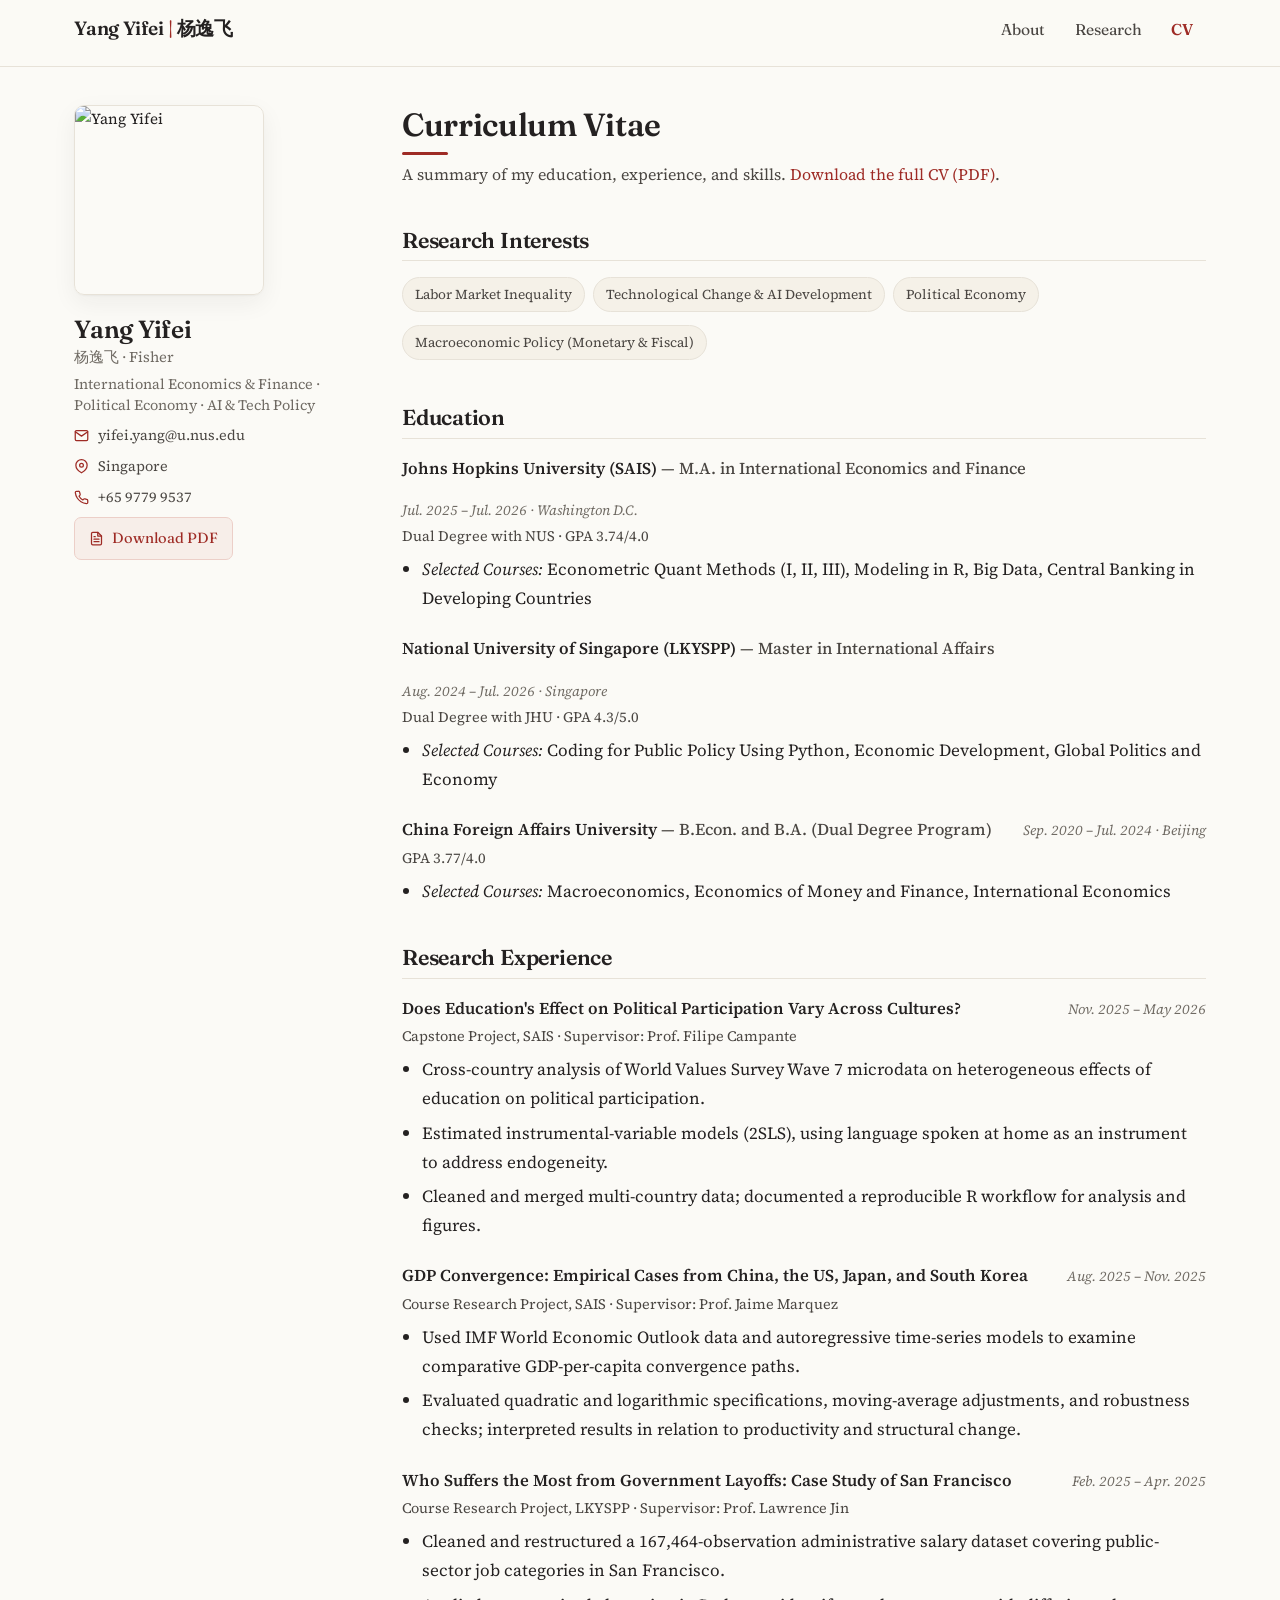
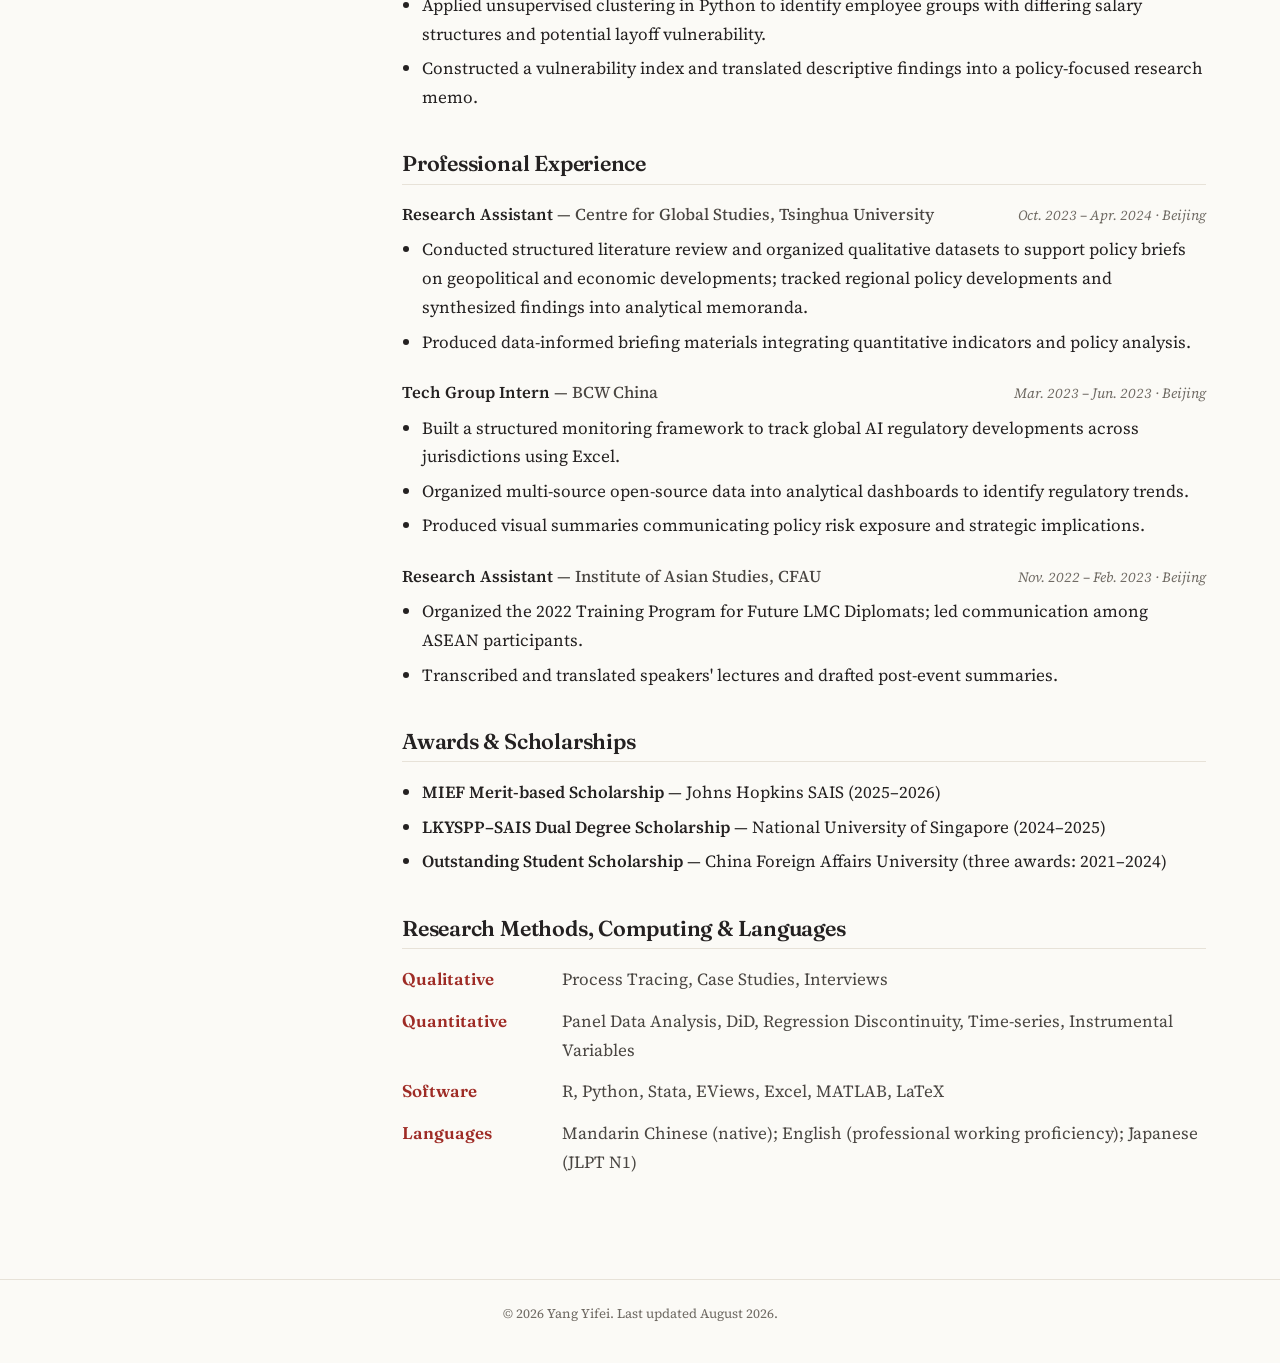
==== cv.html @ 0654cd98 "Initial academic website: About, Research, CV pages" ====
<!DOCTYPE html>
<html lang="en">
<head>
  <meta charset="UTF-8" />
  <meta name="viewport" content="width=device-width, initial-scale=1.0" />
  <title>CV — Yang Yifei</title>
  <meta name="description" content="Curriculum Vitae of Yang Yifei — education, research and professional experience, awards, and skills." />
  <link rel="preconnect" href="https://fonts.googleapis.com" />
  <link rel="preconnect" href="https://fonts.gstatic.com" crossorigin />
  <link rel="stylesheet" href="assets/css/style.css" />
</head>
<body>

  <!-- Masthead -->
  <header class="masthead">
    <div class="masthead-inner">
      <a class="site-title" href="index.html">Yang Yifei <span class="sep">|</span> 杨逸飞</a>
      <button class="menu-btn" aria-label="Toggle menu">Menu</button>
      <nav class="site-nav">
        <ul>
          <li><a href="index.html">About</a></li>
          <li><a href="research.html">Research</a></li>
          <li><a class="active" href="cv.html">CV</a></li>
        </ul>
      </nav>
    </div>
  </header>

  <div class="page">

    <!-- Sidebar -->
    <aside class="sidebar">
      <img class="author-photo" src="assets/img/profile.jpg" alt="Yang Yifei" />
      <div class="sidebar-text">
        <h2 class="author-name">Yang Yifei</h2>
        <p class="author-roman">杨逸飞 · Fisher</p>
        <p class="author-tagline">International Economics &amp; Finance · Political Economy · AI &amp; Tech Policy</p>
        <ul class="contact-list">
          <li>
            <svg class="icon" viewBox="0 0 24 24" fill="none" stroke="currentColor" stroke-width="2"><path d="M22 6l-10 7L2 6" stroke-linecap="round" stroke-linejoin="round"/><rect x="2" y="4" width="20" height="16" rx="2"/></svg>
            <a href="mailto:yifei.yang@u.nus.edu">yifei.yang@u.nus.edu</a>
          </li>
          <li>
            <svg class="icon" viewBox="0 0 24 24" fill="none" stroke="currentColor" stroke-width="2"><path d="M21 10c0 7-9 12-9 12s-9-5-9-12a9 9 0 0 1 18 0z" stroke-linecap="round" stroke-linejoin="round"/><circle cx="12" cy="10" r="3" stroke-linecap="round" stroke-linejoin="round"/></svg>
            Singapore
          </li>
          <li>
            <svg class="icon" viewBox="0 0 24 24" fill="none" stroke="currentColor" stroke-width="2"><path d="M22 16.92v3a2 2 0 0 1-2.18 2 19.79 19.79 0 0 1-8.63-3.07 19.5 19.5 0 0 1-6-6 19.79 19.79 0 0 1-3.07-8.67A2 2 0 0 1 4.11 2h3a2 2 0 0 1 2 1.72c.13.96.36 1.9.7 2.81a2 2 0 0 1-.45 2.11L8.09 9.91a16 16 0 0 0 6 6l1.27-1.27a2 2 0 0 1 2.11-.45c.91.34 1.85.57 2.81.7A2 2 0 0 1 22 16.92z" stroke-linecap="round" stroke-linejoin="round"/></svg>
            +65 9779 9537
          </li>
        </ul>
        <a class="cv-link" href="files/CV_Yang_Yifei.pdf" target="_blank" rel="noopener">
          <svg class="icon" viewBox="0 0 24 24" fill="none" stroke="currentColor" stroke-width="2"><path d="M14 2H6a2 2 0 0 0-2 2v16a2 2 0 0 0 2 2h12a2 2 0 0 0 2-2V8z" stroke-linecap="round" stroke-linejoin="round"/><path d="M14 2v6h6M16 13H8M16 17H8M10 9H8" stroke-linecap="round" stroke-linejoin="round"/></svg>
          Download PDF
        </a>
      </div>
    </aside>

    <!-- Content -->
    <main class="content">
      <header class="page-head">
        <h1 class="page-title">Curriculum Vitae</h1>
        <p class="page-lead">A summary of my education, experience, and skills. <a href="files/CV_Yang_Yifei.pdf" target="_blank" rel="noopener">Download the full CV (PDF)</a>.</p>
      </header>

      <!-- Research Interests -->
      <section class="cv-section">
        <h2>Research Interests</h2>
        <ul class="chips">
          <li class="chip">Labor Market Inequality</li>
          <li class="chip">Technological Change &amp; AI Development</li>
          <li class="chip">Political Economy</li>
          <li class="chip">Macroeconomic Policy (Monetary &amp; Fiscal)</li>
        </ul>
      </section>

      <!-- Education -->
      <section class="cv-section">
        <h2>Education</h2>

        <div class="entry">
          <div class="entry-head">
            <span class="entry-title">Johns Hopkins University (SAIS) <span class="entry-place">— M.A. in International Economics and Finance</span></span>
            <span class="entry-date">Jul. 2025 – Jul. 2026 · Washington D.C.</span>
          </div>
          <p class="entry-sub">Dual Degree with NUS · GPA 3.74/4.0</p>
          <ul>
            <li><em>Selected Courses:</em> Econometric Quant Methods (I, II, III), Modeling in R, Big Data, Central Banking in Developing Countries</li>
          </ul>
        </div>

        <div class="entry">
          <div class="entry-head">
            <span class="entry-title">National University of Singapore (LKYSPP) <span class="entry-place">— Master in International Affairs</span></span>
            <span class="entry-date">Aug. 2024 – Jul. 2026 · Singapore</span>
          </div>
          <p class="entry-sub">Dual Degree with JHU · GPA 4.3/5.0</p>
          <ul>
            <li><em>Selected Courses:</em> Coding for Public Policy Using Python, Economic Development, Global Politics and Economy</li>
          </ul>
        </div>

        <div class="entry">
          <div class="entry-head">
            <span class="entry-title">China Foreign Affairs University <span class="entry-place">— B.Econ. and B.A. (Dual Degree Program)</span></span>
            <span class="entry-date">Sep. 2020 – Jul. 2024 · Beijing</span>
          </div>
          <p class="entry-sub">GPA 3.77/4.0</p>
          <ul>
            <li><em>Selected Courses:</em> Macroeconomics, Economics of Money and Finance, International Economics</li>
          </ul>
        </div>
      </section>

      <!-- Research Experience -->
      <section class="cv-section">
        <h2>Research Experience</h2>

        <div class="entry">
          <div class="entry-head">
            <span class="entry-title">Does Education's Effect on Political Participation Vary Across Cultures?</span>
            <span class="entry-date">Nov. 2025 – May 2026</span>
          </div>
          <p class="entry-sub">Capstone Project, SAIS · Supervisor: Prof. Filipe Campante</p>
          <ul>
            <li>Cross-country analysis of World Values Survey Wave 7 microdata on heterogeneous effects of education on political participation.</li>
            <li>Estimated instrumental-variable models (2SLS), using language spoken at home as an instrument to address endogeneity.</li>
            <li>Cleaned and merged multi-country data; documented a reproducible R workflow for analysis and figures.</li>
          </ul>
        </div>

        <div class="entry">
          <div class="entry-head">
            <span class="entry-title">GDP Convergence: Empirical Cases from China, the US, Japan, and South Korea</span>
            <span class="entry-date">Aug. 2025 – Nov. 2025</span>
          </div>
          <p class="entry-sub">Course Research Project, SAIS · Supervisor: Prof. Jaime Marquez</p>
          <ul>
            <li>Used IMF World Economic Outlook data and autoregressive time-series models to examine comparative GDP-per-capita convergence paths.</li>
            <li>Evaluated quadratic and logarithmic specifications, moving-average adjustments, and robustness checks; interpreted results in relation to productivity and structural change.</li>
          </ul>
        </div>

        <div class="entry">
          <div class="entry-head">
            <span class="entry-title">Who Suffers the Most from Government Layoffs: Case Study of San Francisco</span>
            <span class="entry-date">Feb. 2025 – Apr. 2025</span>
          </div>
          <p class="entry-sub">Course Research Project, LKYSPP · Supervisor: Prof. Lawrence Jin</p>
          <ul>
            <li>Cleaned and restructured a 167,464-observation administrative salary dataset covering public-sector job categories in San Francisco.</li>
            <li>Applied unsupervised clustering in Python to identify employee groups with differing salary structures and potential layoff vulnerability.</li>
            <li>Constructed a vulnerability index and translated descriptive findings into a policy-focused research memo.</li>
          </ul>
        </div>
      </section>

      <!-- Professional Experience -->
      <section class="cv-section">
        <h2>Professional Experience</h2>

        <div class="entry">
          <div class="entry-head">
            <span class="entry-title">Research Assistant <span class="entry-place">— Centre for Global Studies, Tsinghua University</span></span>
            <span class="entry-date">Oct. 2023 – Apr. 2024 · Beijing</span>
          </div>
          <ul>
            <li>Conducted structured literature review and organized qualitative datasets to support policy briefs on geopolitical and economic developments; tracked regional policy developments and synthesized findings into analytical memoranda.</li>
            <li>Produced data-informed briefing materials integrating quantitative indicators and policy analysis.</li>
          </ul>
        </div>

        <div class="entry">
          <div class="entry-head">
            <span class="entry-title">Tech Group Intern <span class="entry-place">— BCW China</span></span>
            <span class="entry-date">Mar. 2023 – Jun. 2023 · Beijing</span>
          </div>
          <ul>
            <li>Built a structured monitoring framework to track global AI regulatory developments across jurisdictions using Excel.</li>
            <li>Organized multi-source open-source data into analytical dashboards to identify regulatory trends.</li>
            <li>Produced visual summaries communicating policy risk exposure and strategic implications.</li>
          </ul>
        </div>

        <div class="entry">
          <div class="entry-head">
            <span class="entry-title">Research Assistant <span class="entry-place">— Institute of Asian Studies, CFAU</span></span>
            <span class="entry-date">Nov. 2022 – Feb. 2023 · Beijing</span>
          </div>
          <ul>
            <li>Organized the 2022 Training Program for Future LMC Diplomats; led communication among ASEAN participants.</li>
            <li>Transcribed and translated speakers' lectures and drafted post-event summaries.</li>
          </ul>
        </div>
      </section>

      <!-- Awards -->
      <section class="cv-section">
        <h2>Awards &amp; Scholarships</h2>
        <ul>
          <li><strong>MIEF Merit-based Scholarship</strong> — Johns Hopkins SAIS (2025–2026)</li>
          <li><strong>LKYSPP–SAIS Dual Degree Scholarship</strong> — National University of Singapore (2024–2025)</li>
          <li><strong>Outstanding Student Scholarship</strong> — China Foreign Affairs University (three awards: 2021–2024)</li>
        </ul>
      </section>

      <!-- Skills -->
      <section class="cv-section">
        <h2>Research Methods, Computing &amp; Languages</h2>
        <div class="skills-grid">
          <div class="skill-row">
            <span class="skill-label">Qualitative</span>
            <span class="skill-val">Process Tracing, Case Studies, Interviews</span>
          </div>
          <div class="skill-row">
            <span class="skill-label">Quantitative</span>
            <span class="skill-val">Panel Data Analysis, DiD, Regression Discontinuity, Time-series, Instrumental Variables</span>
          </div>
          <div class="skill-row">
            <span class="skill-label">Software</span>
            <span class="skill-val">R, Python, Stata, EViews, Excel, MATLAB, LaTeX</span>
          </div>
          <div class="skill-row">
            <span class="skill-label">Languages</span>
            <span class="skill-val">Mandarin Chinese (native); English (professional working proficiency); Japanese (JLPT N1)</span>
          </div>
        </div>
      </section>

    </main>

  </div>

  <footer class="site-footer">
    <p>&copy; <span id="year">2026</span> Yang Yifei. Last updated August 2026.</p>
  </footer>

  <script src="assets/js/main.js"></script>
  <script>document.getElementById("year").textContent = new Date().getFullYear();</script>
</body>
</html>
---- assets/css/style.css ----
/* =========================================================
   Yang Yifei — Academic Website
   "Ink & Cinnabar" theme (simple, static, GitHub Pages ready)
   ========================================================= */

/* ---------- Fonts ---------- */
@import url("https://fonts.googleapis.com/css2?family=Fraunces:opsz,wght@9..144,400;9..144,500;9..144,600;9..144,700&family=Source+Serif+4:opsz,wght@8..60,400;8..60,500;8..60,600&display=swap");

/* ---------- Design tokens ---------- */
:root {
  --cinnabar: #9e2b25;
  --cinnabar-dark: #7c201c;
  --cinnabar-tint: #f7eee9;
  --ink: #242121;
  --ink-soft: #4a4642;
  --muted: #6f6a63;
  --paper: #fbfaf6;
  --surface: #ffffff;
  --border: #e7e2d8;
  --accent-bg: #f5f1e8;
  --maxw: 1180px;
  --sidebar-w: 280px;
  --shadow: 0 1px 2px rgba(36, 33, 33, 0.04), 0 8px 24px rgba(36, 33, 33, 0.06);
}

/* ---------- Reset ---------- */
*,
*::before,
*::after { box-sizing: border-box; }

html { scroll-behavior: smooth; }

body {
  margin: 0;
  font-family: "Source Serif 4", Georgia, "Times New Roman", serif;
  font-size: 17px;
  line-height: 1.7;
  color: var(--ink);
  background: var(--paper);
  -webkit-font-smoothing: antialiased;
  text-rendering: optimizeLegibility;
}

a {
  color: var(--cinnabar);
  text-decoration: none;
  border-bottom: 1px solid transparent;
  transition: color 0.15s ease, border-color 0.15s ease;
}
a:hover { color: var(--cinnabar-dark); border-bottom-color: var(--cinnabar-dark); }

h1, h2, h3, h4 {
  font-family: "Fraunces", Georgia, serif;
  font-weight: 600;
  line-height: 1.25;
  color: var(--ink);
  letter-spacing: -0.01em;
}

p { margin: 0 0 1rem; }
ul, ol { margin: 0 0 1rem; padding-left: 1.25rem; }
li { margin-bottom: 0.35rem; }

img { max-width: 100%; display: block; }

/* ---------- Masthead ---------- */
.masthead {
  position: sticky;
  top: 0;
  z-index: 50;
  background: rgba(251, 250, 246, 0.9);
  backdrop-filter: saturate(180%) blur(8px);
  border-bottom: 1px solid var(--border);
}
.masthead-inner {
  max-width: var(--maxw);
  margin: 0 auto;
  padding: 0.7rem 1.5rem;
  display: flex;
  align-items: baseline;
  justify-content: space-between;
  gap: 1rem;
}
.site-title {
  font-family: "Fraunces", Georgia, serif;
  font-weight: 600;
  font-size: 1.2rem;
  color: var(--ink);
  letter-spacing: -0.01em;
  border: none;
}
.site-title:hover { color: var(--cinnabar); }
.site-title .sep { color: var(--cinnabar); font-weight: 500; }

nav.site-nav ul {
  list-style: none;
  display: flex;
  gap: 0.25rem;
  margin: 0;
  padding: 0;
}
nav.site-nav a {
  display: block;
  padding: 0.35rem 0.8rem;
  font-family: "Fraunces", Georgia, serif;
  font-size: 0.98rem;
  color: var(--ink-soft);
  border: none;
  border-radius: 6px;
}
nav.site-nav a:hover { color: var(--cinnabar); background: var(--cinnabar-tint); }
nav.site-nav a.active { color: var(--cinnabar); font-weight: 600; }

/* ---------- Layout ---------- */
.page {
  max-width: var(--maxw);
  margin: 0 auto;
  padding: 2.4rem 1.5rem 4rem;
  display: grid;
  grid-template-columns: var(--sidebar-w) 1fr;
  gap: 3rem;
  align-items: start;
}

/* ---------- Sidebar ---------- */
.sidebar {
  position: sticky;
  top: 80px;
  display: flex;
  flex-direction: column;
  gap: 1rem;
  font-size: 0.95rem;
}
.author-photo {
  width: 190px;
  height: 190px;
  border-radius: 10px;
  object-fit: cover;
  border: 1px solid var(--border);
  box-shadow: var(--shadow);
}
.author-name {
  font-size: 1.55rem;
  font-weight: 600;
  margin: 0.2rem 0 0;
  color: var(--ink);
}
.author-roman { color: var(--muted); font-size: 0.92rem; margin: 0; }
.author-tagline {
  font-size: 0.9rem;
  color: var(--muted);
  margin: 0.2rem 0 0;
  line-height: 1.5;
}
.contact-list {
  list-style: none;
  padding: 0;
  margin: 0.4rem 0 0;
  display: flex;
  flex-direction: column;
  gap: 0.4rem;
}
.contact-list li {
  display: flex;
  align-items: center;
  gap: 0.55rem;
  font-size: 0.9rem;
  color: var(--ink-soft);
  margin: 0;
}
.contact-list a { color: var(--ink-soft); border: none; }
.contact-list a:hover { color: var(--cinnabar); }
.icon { width: 15px; height: 15px; flex: 0 0 15px; color: var(--cinnabar); }
.cv-link {
  display: inline-flex;
  align-items: center;
  gap: 0.45rem;
  margin-top: 0.5rem;
  padding: 0.5rem 0.9rem;
  font-family: "Fraunces", Georgia, serif;
  font-size: 0.92rem;
  color: var(--cinnabar);
  background: var(--cinnabar-tint);
  border: 1px solid #eccfc8;
  border-radius: 7px;
  width: fit-content;
  transition: background 0.15s ease, color 0.15s ease;
}
.cv-link:hover { background: var(--cinnabar); color: #fff; border-color: var(--cinnabar); }

/* ---------- Content ---------- */
.content { min-width: 0; }
.content > header.page-head { margin-bottom: 2rem; }
.content h1.page-title {
  font-size: 2rem;
  margin: 0 0 0.3rem;
  position: relative;
  padding-bottom: 0.6rem;
}
.content h1.page-title::after {
  content: "";
  position: absolute;
  left: 0;
  bottom: 0;
  width: 46px;
  height: 3px;
  background: var(--cinnabar);
  border-radius: 2px;
}
.page-lead { color: var(--muted); margin: 0.4rem 0 0; font-size: 1rem; }

.content h2 {
  font-size: 1.4rem;
  margin: 2.4rem 0 1rem;
}
.content h3 {
  font-size: 1.12rem;
  margin: 1.6rem 0 0.5rem;
}
.content p { color: var(--ink-soft); }
.content strong { color: var(--ink); font-weight: 600; }

/* Research interest chips */
.chips { display: flex; flex-wrap: wrap; gap: 0.5rem; margin: 1rem 0 0.5rem; padding: 0; list-style: none; }
.chip {
  font-size: 0.85rem;
  padding: 0.3rem 0.75rem;
  background: var(--accent-bg);
  border: 1px solid var(--border);
  border-radius: 999px;
  color: var(--ink-soft);
}

/* Research cards */
.research-list { display: flex; flex-direction: column; gap: 1.6rem; margin-top: 0.5rem; }
.research-card {
  background: var(--surface);
  border: 1px solid var(--border);
  border-radius: 12px;
  padding: 1.5rem 1.6rem;
  box-shadow: var(--shadow);
  border-left: 3px solid var(--cinnabar);
}
.research-card .r-title {
  font-family: "Fraunces", Georgia, serif;
  font-size: 1.2rem;
  font-weight: 600;
  margin: 0 0 0.3rem;
  color: var(--ink);
}
.research-card .r-meta {
  font-size: 0.88rem;
  color: var(--muted);
  margin: 0 0 1rem;
}
.research-card .r-meta .supervisor { color: var(--ink-soft); }
.research-card ul { padding-left: 1.1rem; }
.research-card li { color: var(--ink-soft); }

/* CV timeline */
.cv-section { margin-bottom: 2.4rem; }
.cv-section h2 {
  font-size: 1.35rem;
  padding-bottom: 0.4rem;
  border-bottom: 1px solid var(--border);
}
.entry { margin-bottom: 1.4rem; }
.entry-head {
  display: flex;
  justify-content: space-between;
  gap: 1rem;
  flex-wrap: wrap;
  align-items: baseline;
}
.entry-title { font-weight: 600; color: var(--ink); font-size: 1.04rem; margin: 0; }
.entry-place { color: var(--ink-soft); font-weight: 500; }
.entry-date { color: var(--muted); font-size: 0.88rem; white-space: nowrap; font-style: italic; }
.entry-sub { color: var(--muted); font-size: 0.9rem; margin: 0.1rem 0 0.3rem; }
.entry ul { margin-top: 0.4rem; }
.skills-grid { display: grid; grid-template-columns: 1fr; gap: 0.8rem; }
.skills-grid .skill-row { display: flex; gap: 0.6rem; align-items: baseline; }
.skills-grid .skill-label {
  font-family: "Fraunces", Georgia, serif;
  font-weight: 600;
  color: var(--cinnabar);
  white-space: nowrap;
  min-width: 150px;
}
.skills-grid .skill-val { color: var(--ink-soft); }

/* ---------- Footer ---------- */
.site-footer {
  border-top: 1px solid var(--border);
  text-align: center;
  padding: 1.4rem 1.5rem;
  color: var(--muted);
  font-size: 0.82rem;
}
.site-footer a { color: var(--muted); }
.site-footer a:hover { color: var(--cinnabar); }

/* ---------- Mobile menu toggle ---------- */
.menu-btn {
  display: none;
  background: none;
  border: 1px solid var(--border);
  border-radius: 7px;
  padding: 0.35rem 0.6rem;
  cursor: pointer;
  font-family: "Fraunces", Georgia, serif;
  color: var(--ink);
}

/* ---------- Responsive ---------- */
@media (max-width: 820px) {
  .page {
    grid-template-columns: 1fr;
    gap: 1.8rem;
    padding-top: 1.6rem;
  }
  .sidebar {
    position: static;
    flex-direction: row;
    align-items: center;
    gap: 1.1rem;
    flex-wrap: wrap;
  }
  .author-photo { width: 110px; height: 110px; }
  .sidebar .sidebar-text { flex: 1 1 220px; }

  .menu-btn { display: inline-block; }
  nav.site-nav ul {
    display: none;
    position: absolute;
    top: 100%;
    right: 1rem;
    flex-direction: column;
    background: var(--surface);
    border: 1px solid var(--border);
    border-radius: 10px;
    padding: 0.4rem;
    box-shadow: var(--shadow);
    min-width: 150px;
  }
  nav.site-nav.open ul { display: flex; }
  nav.site-nav a { padding: 0.45rem 0.8rem; }
}

@media (max-width: 480px) {
  body { font-size: 16px; }
  .content h1.page-title { font-size: 1.6rem; }
  .research-card { padding: 1.2rem; }
  .entry-date { white-space: normal; }
}

/* ---------- Print ---------- */
@media print {
  .masthead, .site-footer, .sidebar { display: none; }
  .page { display: block; }
  body { background: #fff; }
}
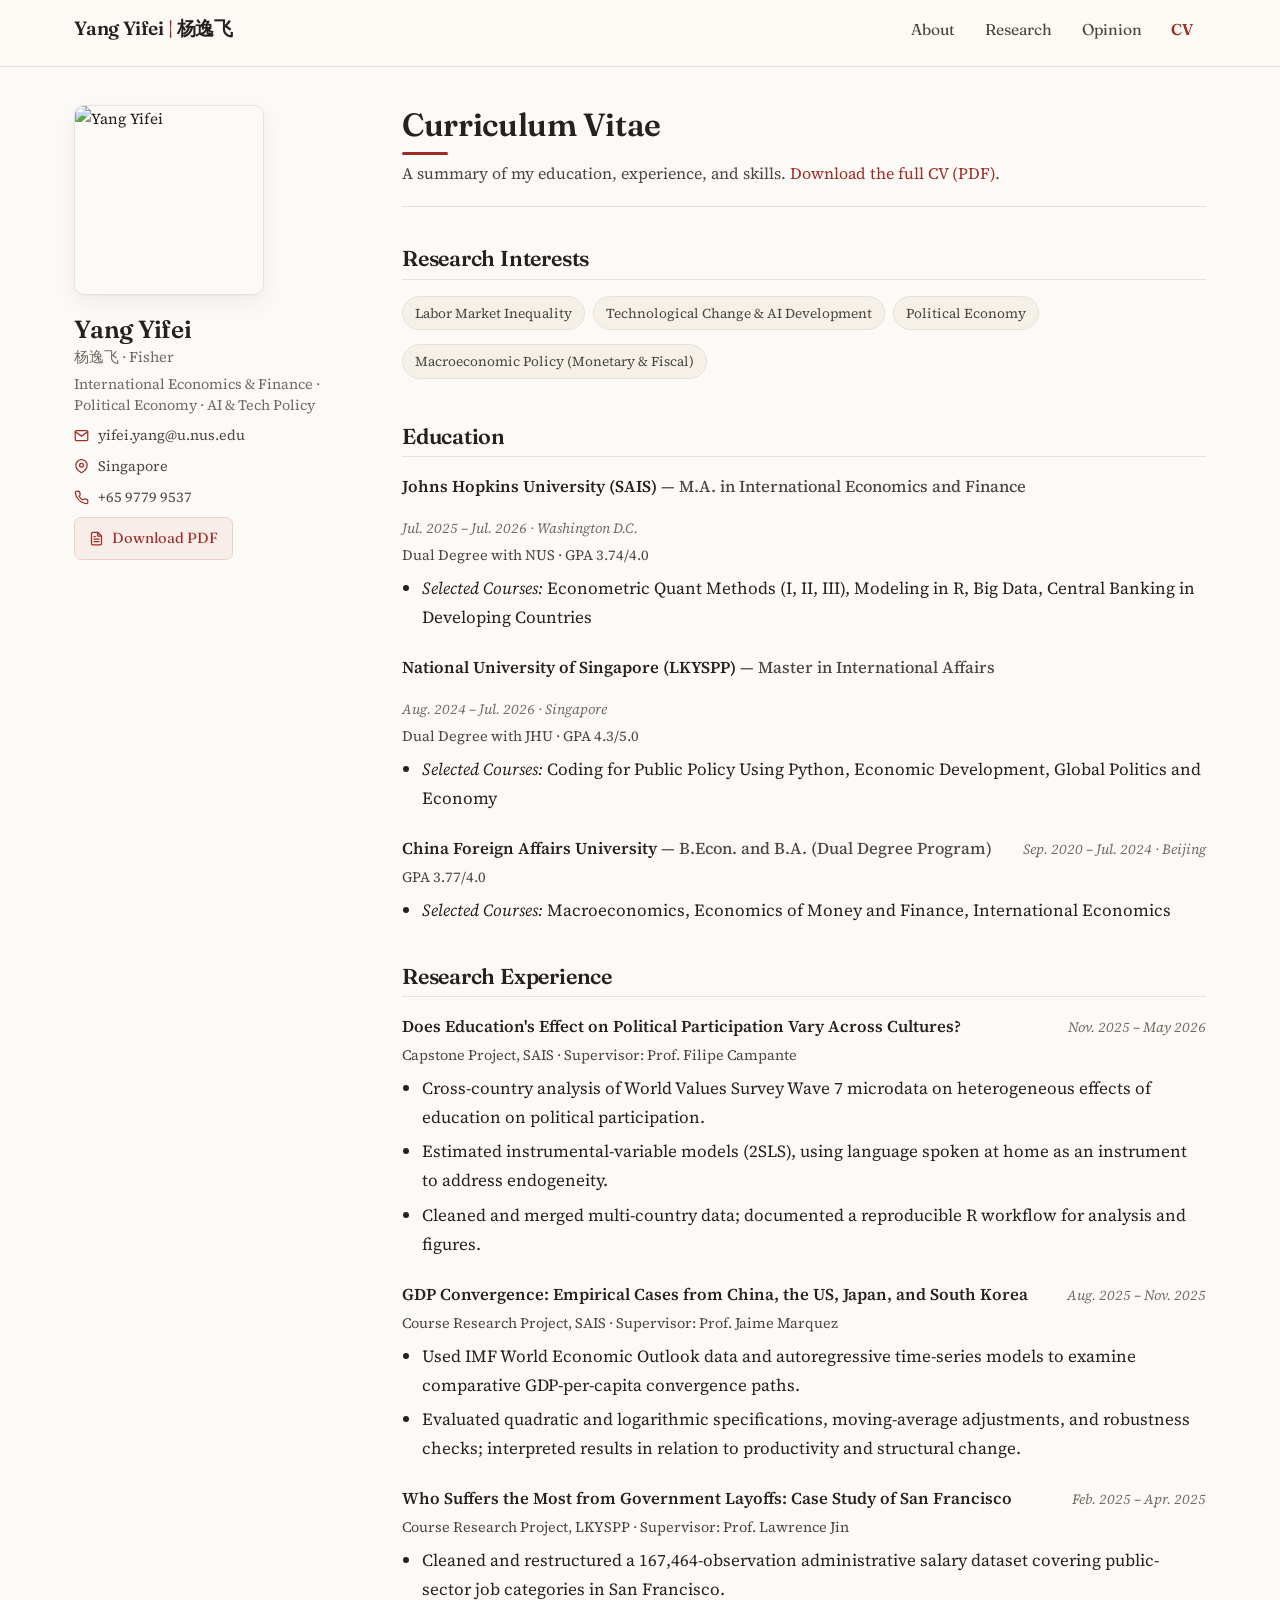
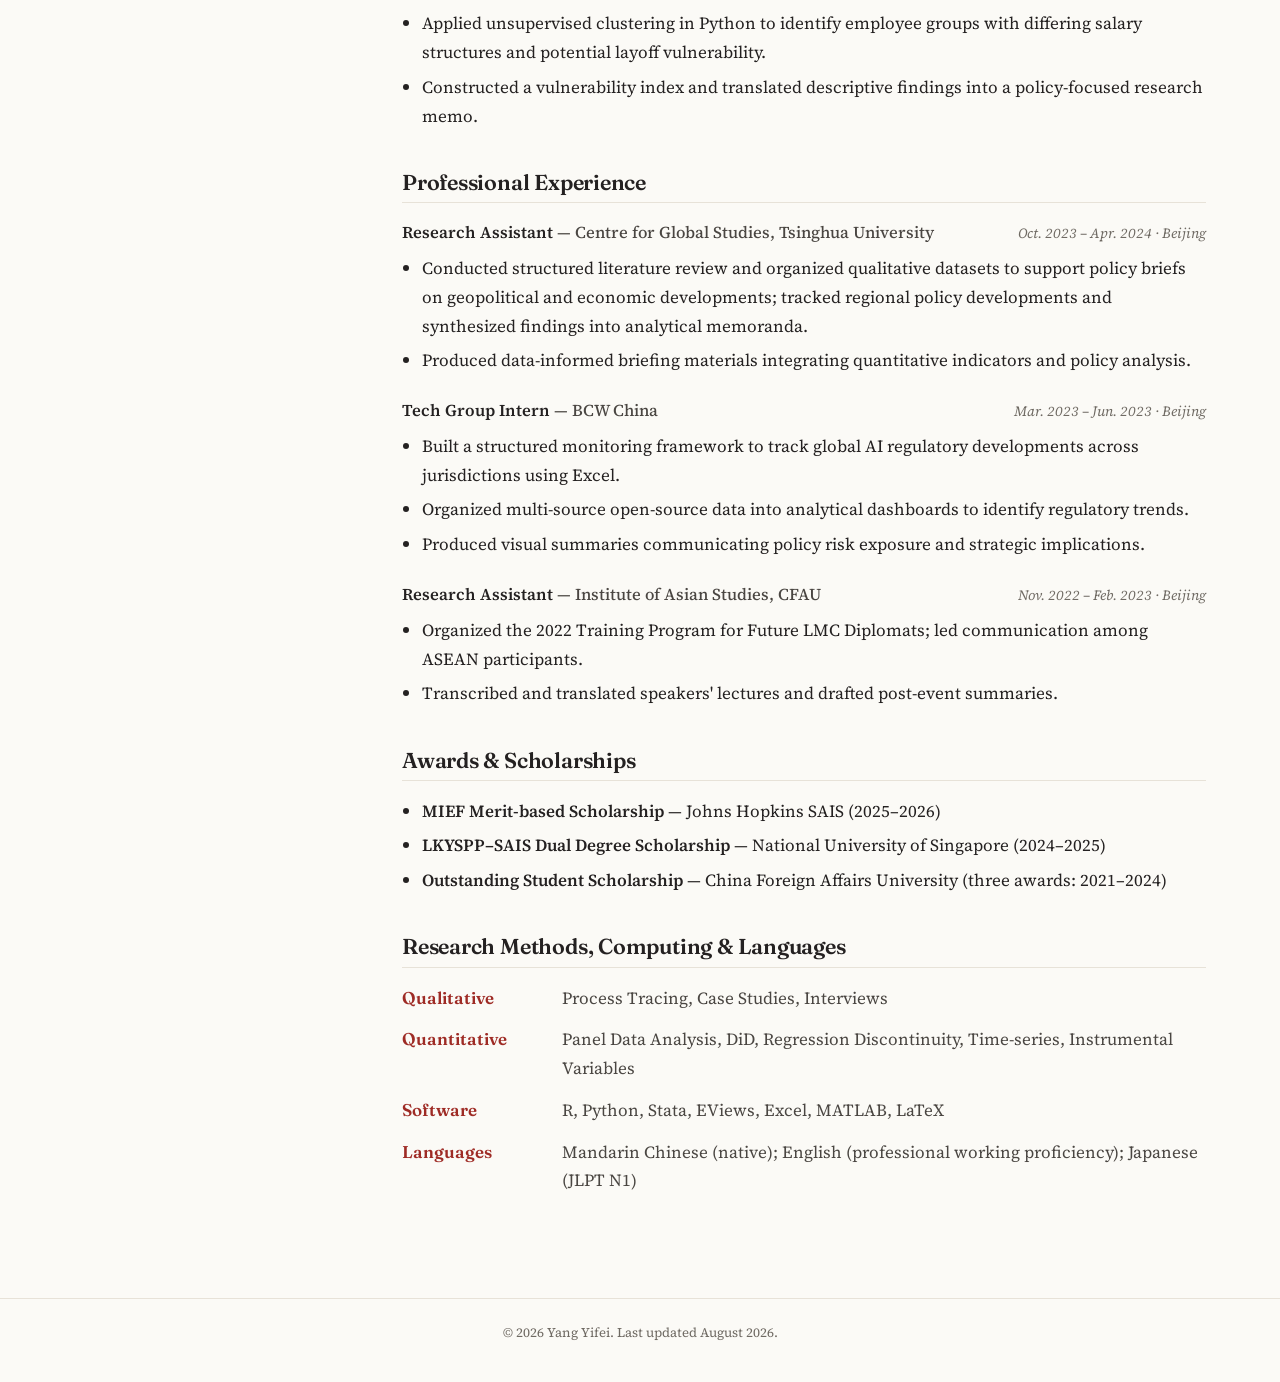
==== commit 08c963ff: "Update Opinion articles: figures, heading hierarchy, formula box, justified text" ====
--- a/cv.html
+++ b/cv.html
@@ -20,6 +20,7 @@
         <ul>
           <li><a href="index.html">About</a></li>
           <li><a href="research.html">Research</a></li>
+          <li><a href="opinion.html">Opinion</a></li>
           <li><a class="active" href="cv.html">CV</a></li>
         </ul>
       </nav>
--- a/assets/css/style.css
+++ b/assets/css/style.css
@@ -257,6 +257,211 @@
 .research-card ul { padding-left: 1.1rem; }
 .research-card li { color: var(--ink-soft); }
 
+/* Research body (Question/Approach/Coding/Contribution) */
+.r-body { margin: 0 0 1.2rem; }
+.r-body p { margin: 0.45rem 0; color: var(--ink-soft); line-height: 1.6; }
+.r-label {
+  font-weight: 600;
+  color: var(--ink);
+  font-family: "Fraunces", Georgia, serif;
+}
+
+/* PDF download link */
+.r-downloads { margin-top: 1rem; display: flex; gap: 0.8rem; flex-wrap: wrap; }
+.r-pdf {
+  display: inline-flex;
+  align-items: center;
+  gap: 0.45rem;
+  padding: 0.5rem 0.9rem;
+  border: 1px solid var(--border);
+  border-radius: 8px;
+  background: var(--surface);
+  color: var(--ink);
+  font-size: 0.9rem;
+  text-decoration: none;
+  transition: border-color 0.15s, color 0.15s;
+}
+.r-pdf:hover { border-color: var(--cinnabar); color: var(--cinnabar); }
+.r-pdf .icon { width: 16px; height: 16px; }
+
+/* Image carousel (horizontal scroll with manual controls) */
+.r-carousel {
+  position: relative;
+  margin: 1rem 0 0.5rem;
+  padding: 0 2.6rem; /* room for arrow buttons */
+}
+.carousel-track {
+  display: flex;
+  gap: 0.75rem;
+  overflow-x: auto;
+  scroll-snap-type: x mandatory;
+  scroll-behavior: smooth;
+  padding-bottom: 0.4rem;
+  scrollbar-width: thin;
+  scrollbar-color: var(--border) transparent;
+}
+.carousel-track::-webkit-scrollbar { height: 6px; }
+.carousel-track::-webkit-scrollbar-thumb { background: var(--border); border-radius: 3px; }
+.carousel-slide {
+  flex: 0 0 auto;
+  width: 340px;
+  max-width: 80vw;
+  scroll-snap-align: center;
+}
+.carousel-slide img {
+  width: 100%;
+  height: 220px;
+  object-fit: contain;
+  background: #faf9f6;
+  border: 1px solid var(--border);
+  border-radius: 8px;
+  display: block;
+}
+.carousel-btn {
+  position: absolute;
+  top: 50%;
+  transform: translateY(-50%);
+  width: 2.2rem;
+  height: 2.2rem;
+  border-radius: 50%;
+  border: 1px solid var(--border);
+  background: var(--surface);
+  color: var(--ink);
+  font-size: 1.3rem;
+  line-height: 1;
+  cursor: pointer;
+  z-index: 2;
+  display: flex;
+  align-items: center;
+  justify-content: center;
+  transition: border-color 0.15s, color 0.15s, background 0.15s;
+}
+.carousel-btn:hover { border-color: var(--cinnabar); color: var(--cinnabar); }
+.carousel-btn.prev { left: 0; }
+.carousel-btn.next { right: 0; }
+.carousel-dots {
+  display: flex;
+  justify-content: center;
+  gap: 0.35rem;
+  margin-top: 0.5rem;
+  flex-wrap: wrap;
+}
+.carousel-dot {
+  width: 7px;
+  height: 7px;
+  border-radius: 50%;
+  background: var(--border);
+  border: none;
+  cursor: pointer;
+  padding: 0;
+  transition: background 0.15s, transform 0.15s;
+}
+.carousel-dot.active { background: var(--cinnabar); transform: scale(1.3); }
+@media (max-width: 768px) {
+  .r-carousel { padding: 0 2.2rem; }
+  .carousel-slide { width: 260px; }
+  .carousel-slide img { height: 170px; }
+}
+
+/* ---- Lightbox (full-screen image viewer) ---- */
+.lightbox {
+  display: none;
+  position: fixed;
+  inset: 0;
+  z-index: 9999;
+  background: rgba(20, 18, 16, 0.92);
+  backdrop-filter: blur(4px);
+  align-items: center;
+  justify-content: center;
+  padding: 2rem;
+}
+.lightbox.open {
+  display: flex;
+  animation: lbFadeIn 0.2s ease;
+}
+@keyframes lbFadeIn {
+  from { opacity: 0; }
+  to { opacity: 1; }
+}
+.lb-img {
+  max-width: 88vw;
+  max-height: 80vh;
+  object-fit: contain;
+  border-radius: 6px;
+  box-shadow: 0 8px 40px rgba(0,0,0,0.5);
+}
+.lb-close {
+  position: absolute;
+  top: 1.2rem;
+  right: 1.5rem;
+  width: 2.6rem;
+  height: 2.6rem;
+  border-radius: 50%;
+  border: none;
+  background: rgba(255,255,255,0.12);
+  color: #fff;
+  font-size: 1.6rem;
+  line-height: 1;
+  cursor: pointer;
+  transition: background 0.15s;
+}
+.lb-close:hover { background: var(--cinnabar); }
+.lb-nav {
+  position: absolute;
+  top: 50%;
+  transform: translateY(-50%);
+  width: 3rem;
+  height: 3rem;
+  border-radius: 50%;
+  border: none;
+  background: rgba(255,255,255,0.12);
+  color: #fff;
+  font-size: 1.8rem;
+  line-height: 1;
+  cursor: pointer;
+  transition: background 0.15s;
+}
+.lb-nav:hover { background: var(--cinnabar); }
+.lb-prev { left: 1.5rem; }
+.lb-next { right: 1.5rem; }
+.lb-controls {
+  position: absolute;
+  bottom: 1.5rem;
+  left: 50%;
+  transform: translateX(-50%);
+  display: flex;
+  align-items: center;
+  gap: 1rem;
+}
+.lb-play {
+  width: 2.6rem;
+  height: 2.6rem;
+  border-radius: 50%;
+  border: none;
+  background: rgba(255,255,255,0.15);
+  color: #fff;
+  font-size: 0.9rem;
+  cursor: pointer;
+  display: flex;
+  align-items: center;
+  justify-content: center;
+  transition: background 0.15s;
+}
+.lb-play:hover { background: var(--cinnabar); }
+.lb-counter {
+  color: rgba(255,255,255,0.85);
+  font-size: 0.9rem;
+  font-family: "Fraunces", Georgia, serif;
+  min-width: 4rem;
+  text-align: center;
+}
+@media (max-width: 768px) {
+  .lb-nav { width: 2.4rem; height: 2.4rem; font-size: 1.4rem; }
+  .lb-prev { left: 0.5rem; }
+  .lb-next { right: 0.5rem; }
+  .lb-img { max-width: 95vw; max-height: 72vh; }
+}
+
 /* CV timeline */
 .cv-section { margin-bottom: 2.4rem; }
 .cv-section h2 {
@@ -309,6 +514,263 @@
   cursor: pointer;
   font-family: "Fraunces", Georgia, serif;
   color: var(--ink);
+}
+
+/* ---------- Narrow page (opinion list + article) ---------- */
+.page-narrow .content { max-width: 760px; }
+
+.page-title {
+  font-family: "Fraunces", Georgia, serif;
+  font-size: 2.4rem;
+  font-weight: 600;
+  color: var(--ink);
+  margin: 0 0 0.4rem;
+  letter-spacing: -0.01em;
+}
+.page-lead {
+  color: var(--ink-soft);
+  font-size: 1rem;
+  margin: 0 0 2rem;
+  border-bottom: 1px solid var(--border);
+  padding-bottom: 1.2rem;
+}
+
+/* ---------- Opinion list ---------- */
+.op-list { display: flex; flex-direction: column; }
+.op-item {
+  display: grid;
+  grid-template-columns: 110px 1fr;
+  gap: 1.4rem;
+  padding: 1.5rem 0;
+  border-bottom: 1px solid var(--border);
+}
+.op-item:last-child { border-bottom: none; }
+.op-date {
+  font-family: "Fraunces", Georgia, serif;
+  font-style: italic;
+  color: var(--muted);
+  font-size: 0.9rem;
+  padding-top: 0.15rem;
+}
+.op-title { margin: 0 0 0.5rem; font-size: 1.2rem; line-height: 1.35; }
+.op-title a {
+  font-family: "Fraunces", Georgia, serif;
+  color: var(--ink);
+  font-weight: 600;
+  text-decoration: none;
+  transition: color 0.15s;
+}
+.op-title a:hover { color: var(--cinnabar); }
+.op-tags { display: flex; flex-wrap: wrap; gap: 0.4rem; margin-bottom: 0.6rem; }
+.op-excerpt {
+  color: var(--ink-soft);
+  font-size: 0.95rem;
+  line-height: 1.6;
+  margin: 0 0 0.6rem;
+  display: -webkit-box;
+  -webkit-line-clamp: 3;
+  -webkit-box-orient: vertical;
+  overflow: hidden;
+}
+.op-read {
+  font-family: "Fraunces", Georgia, serif;
+  color: var(--cinnabar);
+  font-size: 0.9rem;
+  text-decoration: none;
+  font-style: italic;
+}
+.op-read:hover { text-decoration: underline; }
+
+/* ---------- Tag ---------- */
+.tag {
+  display: inline-block;
+  font-size: 0.74rem;
+  letter-spacing: 0.03em;
+  text-transform: uppercase;
+  color: var(--cinnabar);
+  background: rgba(178, 48, 40, 0.07);
+  border: 1px solid rgba(178, 48, 40, 0.18);
+  border-radius: 4px;
+  padding: 0.12rem 0.5rem;
+}
+
+/* ---------- Article detail page ---------- */
+.back-link {
+  display: inline-block;
+  margin-bottom: 1.4rem;
+  font-family: "Fraunces", Georgia, serif;
+  font-style: italic;
+  color: var(--cinnabar);
+  text-decoration: none;
+  font-size: 0.92rem;
+}
+.back-link:hover { text-decoration: underline; }
+
+.article { font-size: 1.02rem; line-height: 1.8; color: var(--ink); }
+.article-title {
+  font-family: "Fraunces", Georgia, serif;
+  font-size: 2rem;
+  font-weight: 600;
+  line-height: 1.25;
+  margin: 0 0 0.5rem;
+  letter-spacing: -0.01em;
+}
+.article-subtitle {
+  font-family: "Fraunces", Georgia, serif;
+  font-style: italic;
+  color: var(--ink-soft);
+  font-size: 1.05rem;
+  margin: 0 0 1rem;
+}
+.article-meta {
+  color: var(--muted);
+  font-size: 0.9rem;
+  margin-bottom: 0.7rem;
+  font-style: italic;
+}
+.meta-sep { margin: 0 0.4rem; opacity: 0.5; }
+.article-tags { display: flex; flex-wrap: wrap; gap: 0.4rem; margin-bottom: 1.6rem; }
+
+.article-abstract {
+  background: rgba(178, 48, 40, 0.04);
+  border-left: 3px solid var(--cinnabar);
+  padding: 1rem 1.2rem;
+  border-radius: 0 6px 6px 0;
+  margin-bottom: 1rem;
+}
+.article-abstract .abstract-label {
+  font-family: "Fraunces", Georgia, serif;
+  font-size: 0.78rem;
+  letter-spacing: 0.08em;
+  text-transform: uppercase;
+  color: var(--cinnabar);
+  margin: 0 0 0.4rem;
+  font-weight: 600;
+}
+.article-abstract p { margin: 0; font-size: 0.96rem; line-height: 1.7; color: var(--ink-soft); }
+.article-keywords { font-size: 0.9rem; color: var(--ink-soft); margin-bottom: 2rem; }
+.article-keywords strong { color: var(--ink); font-family: "Fraunces", Georgia, serif; }
+
+.article-body { margin-top: 1.5rem; }
+.article-body p,
+.article-body ul,
+.article-body ol,
+.article-body li {
+  text-align: justify;
+  text-justify: inter-ideograph;
+}
+.article-body p { margin: 0 0 1.1rem; }
+.article-body ul, .article-body ol { margin: 0 0 1.1rem; padding-left: 1.3rem; }
+.article-body li { margin-bottom: 0.35rem; }
+
+/* Level-1 headings (major sections) */
+.article-h1 {
+  font-family: "Fraunces", Georgia, serif;
+  font-size: 1.55rem;
+  font-weight: 600;
+  color: var(--cinnabar);
+  margin: 2.4rem 0 1rem;
+  padding-bottom: 0.4rem;
+  border-bottom: 2px solid var(--cinnabar);
+  letter-spacing: -0.005em;
+}
+/* Level-2 headings */
+.article-h2 {
+  font-family: "Fraunces", Georgia, serif;
+  font-size: 1.18rem;
+  font-weight: 600;
+  color: var(--ink);
+  margin: 1.6rem 0 0.7rem;
+  padding-bottom: 0.2rem;
+  border-bottom: 1px solid var(--border);
+  font-style: italic;
+}
+.article-refs { margin-top: 2.5rem; }
+.ref-list {
+  padding-left: 1.4rem;
+  margin: 0.6rem 0 0;
+  font-size: 0.88rem;
+  color: var(--ink-soft);
+  line-height: 1.65;
+  text-align: justify;
+  text-justify: inter-ideograph;
+}
+.ref-list li { margin-bottom: 0.5rem; word-break: break-word; }
+
+/* Figure + caption */
+.article-figure {
+  margin: 1.6rem auto;
+  text-align: center;
+  max-width: 640px;
+}
+.article-figure img {
+  display: block;
+  max-width: 100%;
+  height: auto;
+  border-radius: 6px;
+  box-shadow: 0 2px 12px rgba(0,0,0,0.08);
+  margin: 0 auto;
+}
+.article-figure figcaption {
+  margin-top: 0.6rem;
+  font-family: "Fraunces", Georgia, serif;
+  font-style: italic;
+  font-size: 0.88rem;
+  color: var(--ink-soft);
+  text-align: center;
+}
+
+/* Formula box (AI article) */
+.formula-box {
+  margin: 1.6rem auto;
+  padding: 1.4rem 1.6rem;
+  background: rgba(252, 249, 244, 0.9);
+  border: 1px solid var(--border);
+  border-left: 4px solid var(--cinnabar);
+  border-radius: 6px;
+  max-width: 640px;
+}
+.formula-lead {
+  font-family: "Fraunces", Georgia, serif;
+  font-style: italic;
+  margin: 0 0 1rem;
+  color: var(--ink-soft);
+  text-align: left !important;
+}
+.formula-eq {
+  text-align: center !important;
+  font-family: "Fraunces", Georgia, serif;
+  font-size: 1.35rem;
+  font-weight: 500;
+  margin: 0 0 1.1rem;
+  letter-spacing: 0.02em;
+  line-height: 1.5;
+}
+.formula-var {
+  color: var(--cinnabar);
+  font-weight: 600;
+  font-style: italic;
+}
+.formula-where, .formula-mech {
+  padding-left: 1.3rem;
+  margin: 0 0 0.9rem;
+  text-align: justify;
+  text-justify: inter-ideograph;
+}
+.formula-where li, .formula-mech li { margin-bottom: 0.45rem; }
+.formula-foot {
+  font-family: "Fraunces", Georgia, serif;
+  font-style: italic;
+  margin: 1rem 0 0.5rem;
+  color: var(--ink);
+  text-align: left !important;
+}
+
+@media (max-width: 768px) {
+  .op-item { grid-template-columns: 1fr; gap: 0.3rem; }
+  .op-date { padding-top: 0; }
+  .article-title { font-size: 1.6rem; }
+  .article-h2 { font-size: 1.15rem; }
 }
 
 /* ---------- Responsive ---------- */
